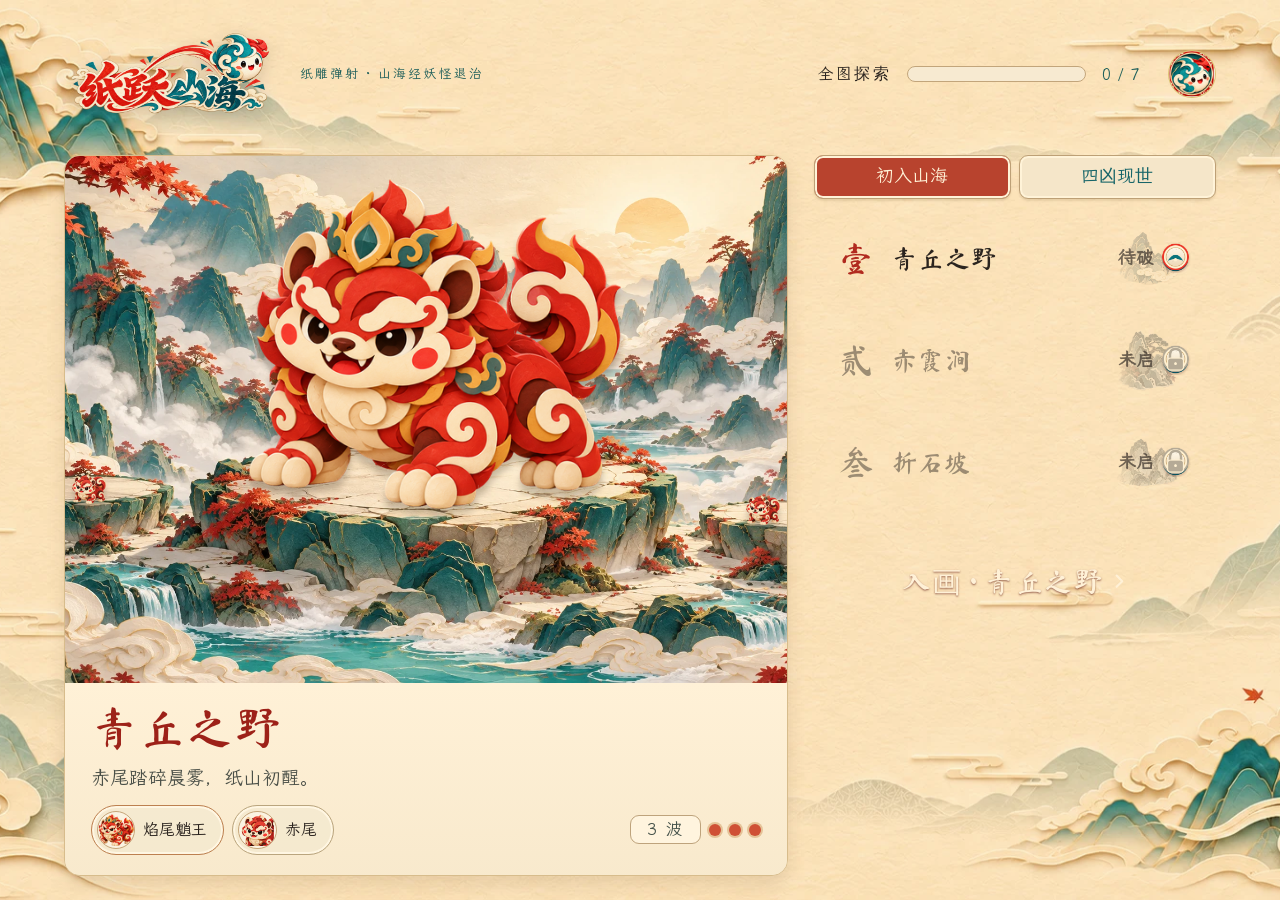
==== index.html @ 8191da6c "Publish PaperLeapShanhai playable build" ====
<!doctype html>
<html lang="zh-CN">
  <head>
    <meta charset="UTF-8" />
    <meta name="viewport" content="width=device-width, initial-scale=1.0, maximum-scale=1.0, user-scalable=no, viewport-fit=cover" />
    <meta name="theme-color" content="#241e1b" />
    <link rel="icon" type="image/png" href="./favicon.png" />
    <title>纸跃山海 · 纸雕弹射</title>
    <script type="module" crossorigin src="./assets/index-CAPkUPUS.js"></script>
    <link rel="stylesheet" crossorigin href="./assets/index-SEHEMjRU.css">
  </head>
  <body>
    <div id="app">
      <div id="stage-host" aria-hidden="true"></div>
      <div id="hud"></div>
      <div id="boot">
        <img class="boot-icon" src="./art2/app-icon.png" alt="纸跃山海" />
        <p>裁纸成兽，落墨成山</p>
      </div>
    </div>
  </body>
</html>
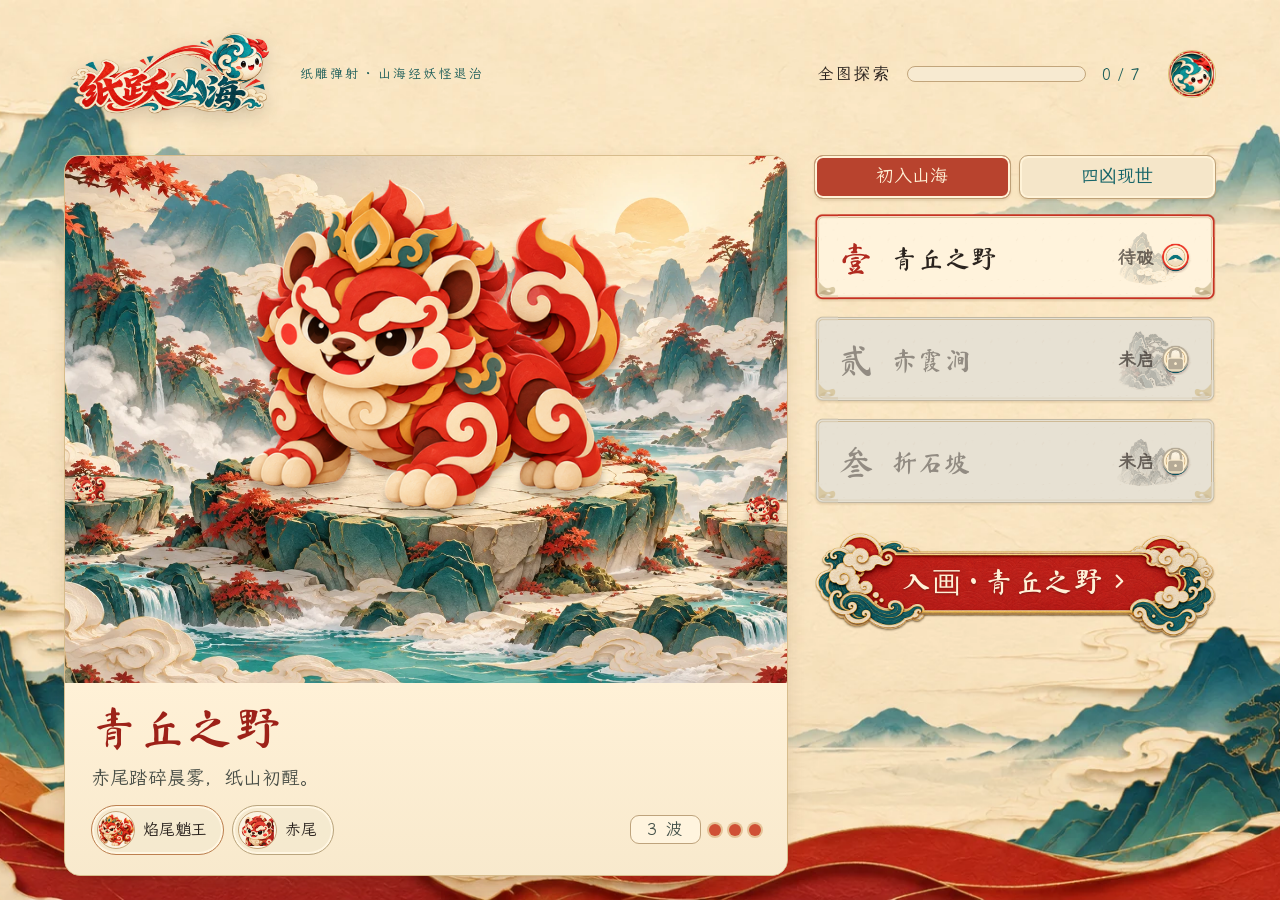
==== commit 28f025bc: "Fix artwork URLs on GitHub Pages" ====
--- a/index.html
+++ b/index.html
@@ -6,7 +6,7 @@
     <meta name="theme-color" content="#241e1b" />
     <link rel="icon" type="image/png" href="./favicon.png" />
     <title>纸跃山海 · 纸雕弹射</title>
-    <script type="module" crossorigin src="./assets/index-CAPkUPUS.js"></script>
+    <script type="module" crossorigin src="./assets/index-Dosva7-n.js"></script>
     <link rel="stylesheet" crossorigin href="./assets/index-SEHEMjRU.css">
   </head>
   <body>
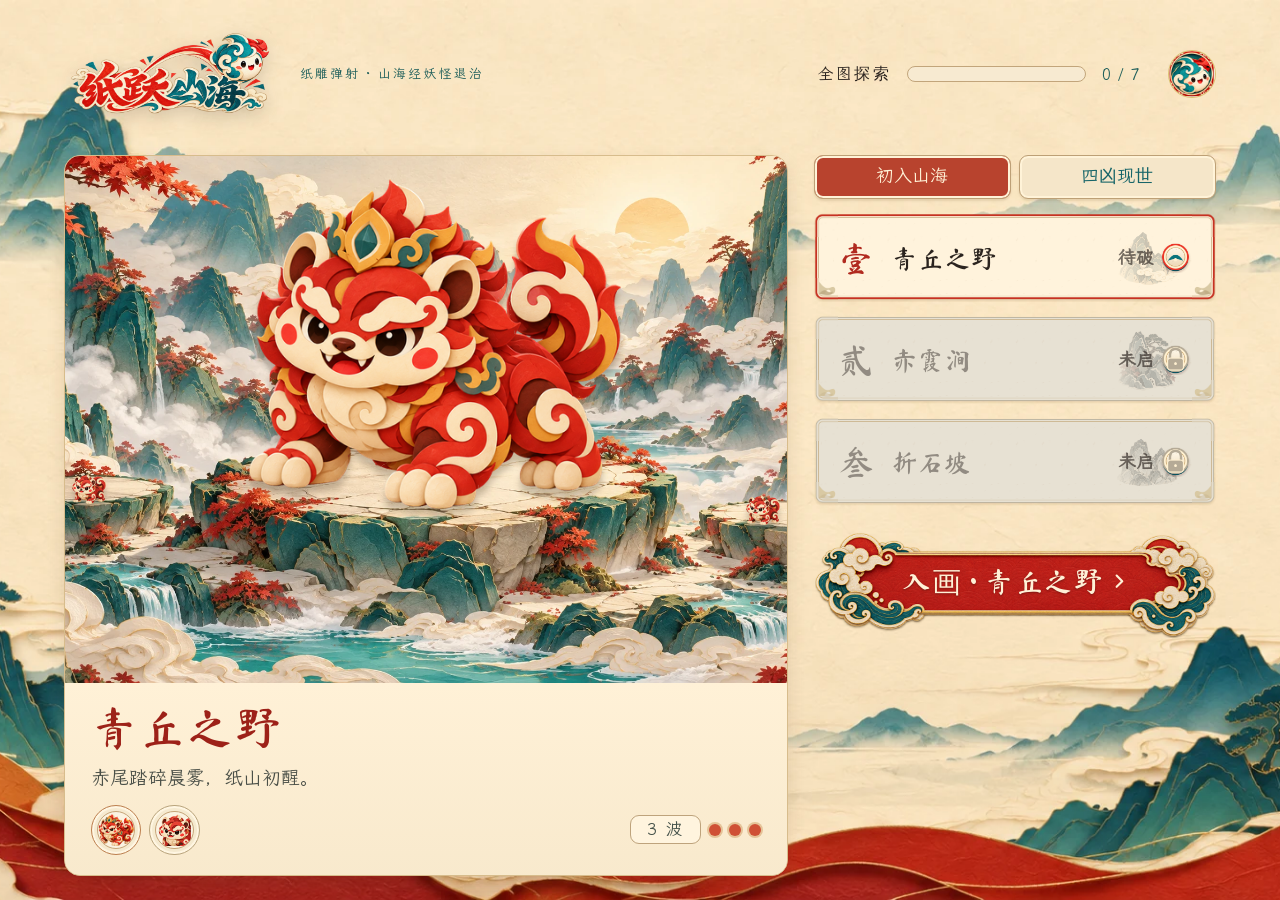
==== commit 508be497: "Publish battle edge fix from 972fdde" ====
--- a/index.html
+++ b/index.html
@@ -6,8 +6,8 @@
     <meta name="theme-color" content="#241e1b" />
     <link rel="icon" type="image/png" href="./favicon.png" />
     <title>纸跃山海 · 纸雕弹射</title>
-    <script type="module" crossorigin src="./assets/index-Dosva7-n.js"></script>
-    <link rel="stylesheet" crossorigin href="./assets/index-SEHEMjRU.css">
+    <script type="module" crossorigin src="./assets/index-DE62SGO-.js"></script>
+    <link rel="stylesheet" crossorigin href="./assets/index-C-RQS1SY.css">
   </head>
   <body>
     <div id="app">
--- a/assets/index-C-RQS1SY.css
+++ b/assets/index-C-RQS1SY.css
@@ -0,0 +1 @@
+@font-face{font-family:PaperLeap Kai;src:url([data-uri]) format("woff2");font-weight:400;font-style:normal;font-display:block}@font-face{font-family:PaperLeap Brush;src:url([data-uri]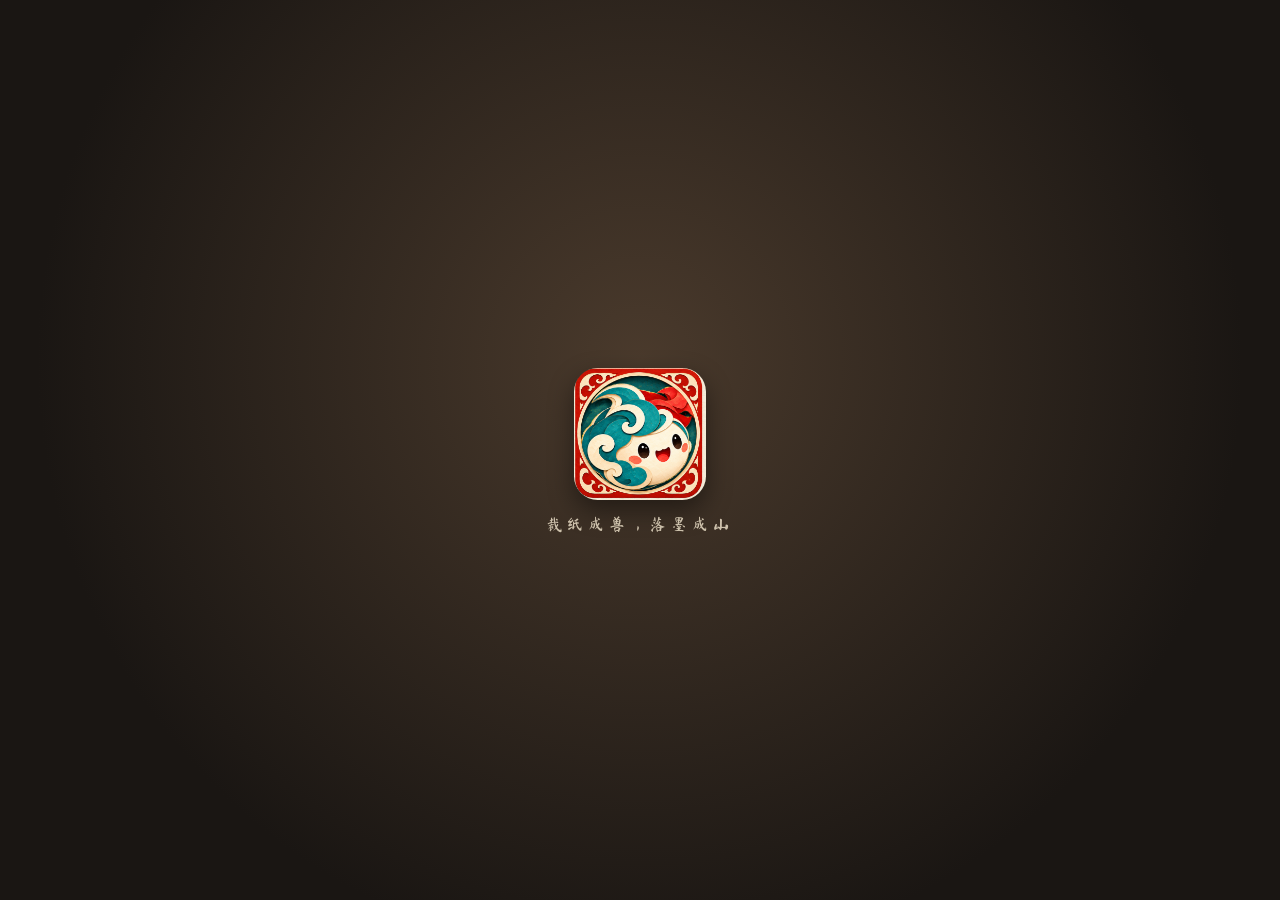
==== commit 26667f5a: "Publish overhead label fix from 961be55" ====
--- a/index.html
+++ b/index.html
@@ -6,7 +6,7 @@
     <meta name="theme-color" content="#241e1b" />
     <link rel="icon" type="image/png" href="./favicon.png" />
     <title>纸跃山海 · 纸雕弹射</title>
-    <script type="module" crossorigin src="./assets/index-DE62SGO-.js"></script>
+    <script type="module" crossorigin src="./assets/index-5NpJtOCu.js"></script>
     <link rel="stylesheet" crossorigin href="./assets/index-C-RQS1SY.css">
   </head>
   <body>
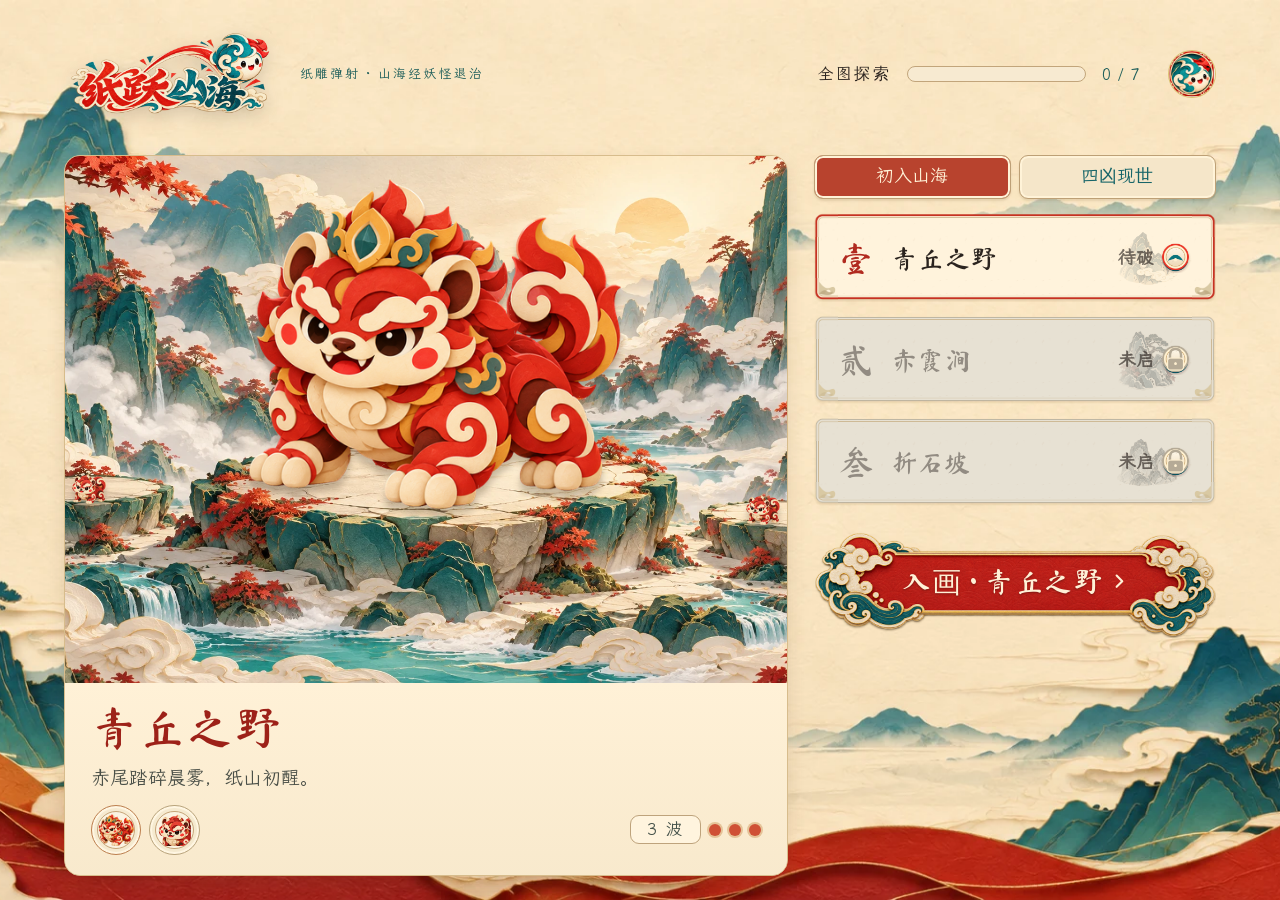
==== commit af69f201: "Publish obstacle formations from 0db9134" ====
--- a/index.html
+++ b/index.html
@@ -6,7 +6,7 @@
     <meta name="theme-color" content="#241e1b" />
     <link rel="icon" type="image/png" href="./favicon.png" />
     <title>纸跃山海 · 纸雕弹射</title>
-    <script type="module" crossorigin src="./assets/index-5NpJtOCu.js"></script>
+    <script type="module" crossorigin src="./assets/index-YoWa3VSc.js"></script>
     <link rel="stylesheet" crossorigin href="./assets/index-C-RQS1SY.css">
   </head>
   <body>
